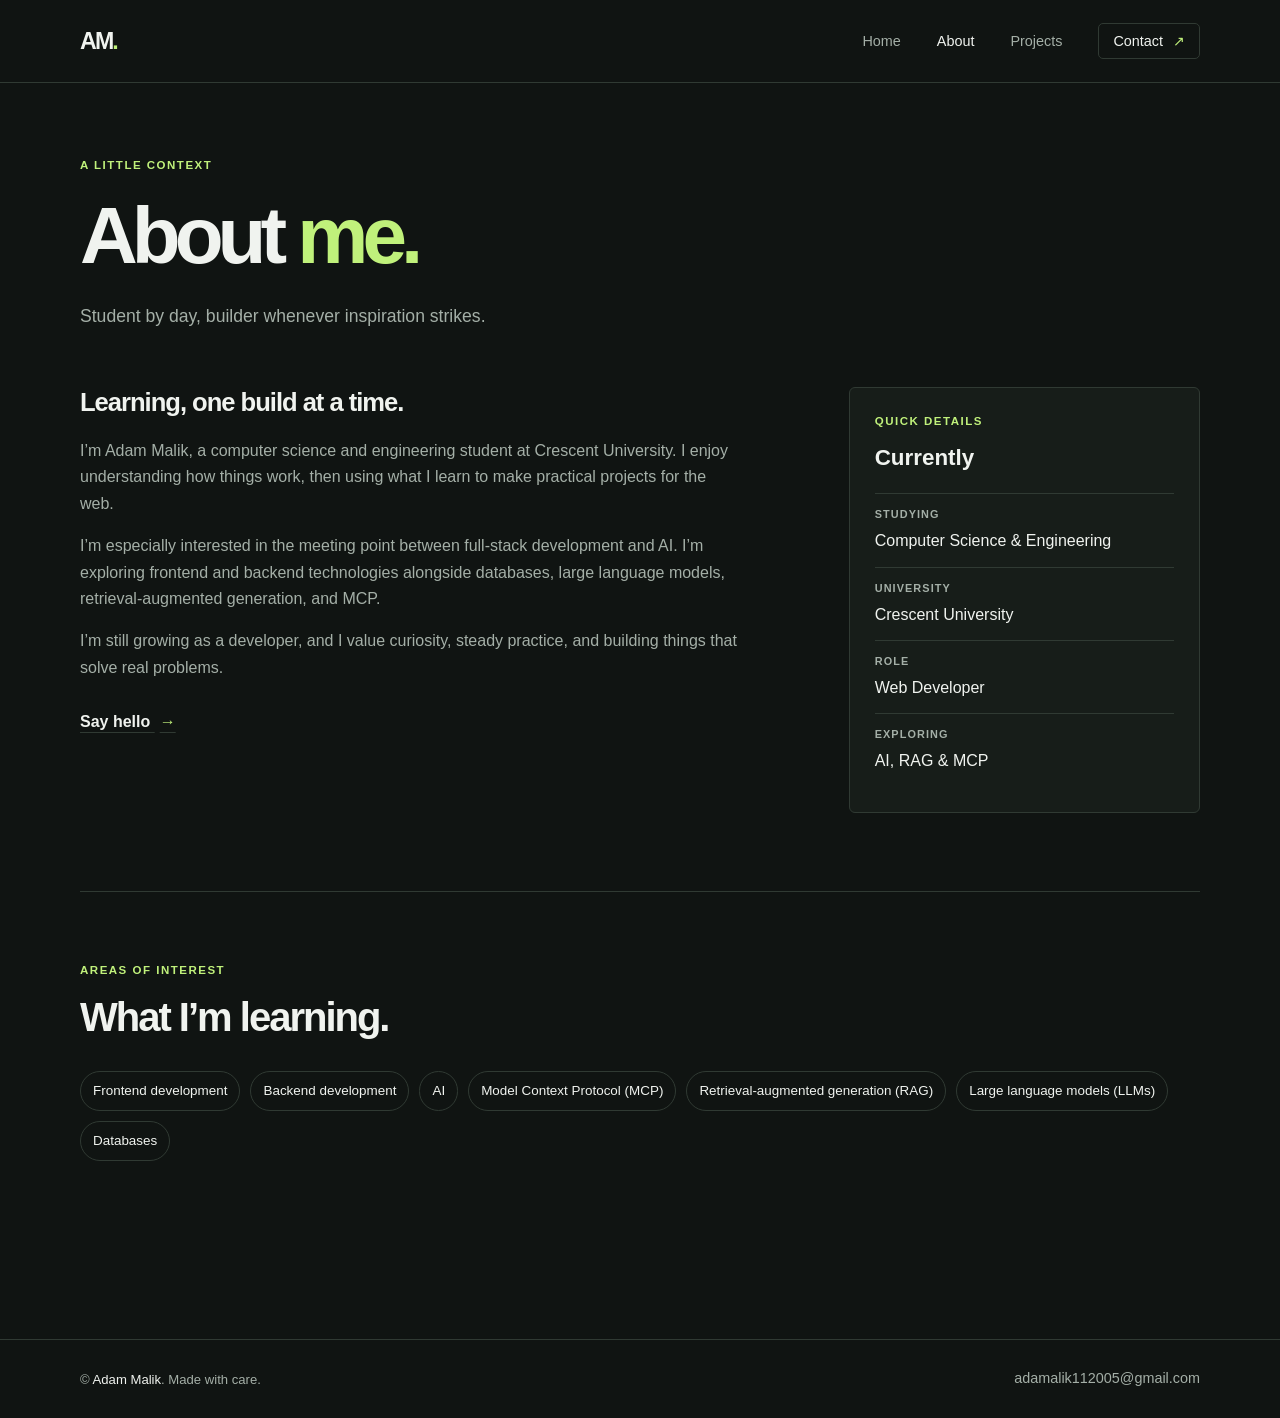
==== about.html @ ce0f50c1 "Build accessible portfolio website Co-authored-by: Copilot <223556219+Copilot@users.noreply.github.c" ====
<!doctype html>
<html lang="en">
  <head>
    <meta charset="utf-8">
    <meta name="viewport" content="width=device-width, initial-scale=1">
    <meta name="description" content="Learn about Adam Malik, a computer science student at Crescent University interested in web development and applied AI.">
    <meta name="theme-color" content="#101412">
    <meta property="og:type" content="website">
    <meta property="og:title" content="About Adam Malik">
    <meta property="og:description" content="A computer science student learning through web development, AI, and building products.">
    <title>About | Adam Malik</title>
    <link rel="stylesheet" href="styles.css">
  </head>
  <body>
    <a class="skip-link" href="#main">Skip to main content</a>
    <header class="site-header">
      <div class="container header-inner">
        <a class="wordmark" href="index.html" aria-label="Adam Malik, home">AM<span aria-hidden="true">.</span></a>
        <nav class="site-nav" aria-label="Main navigation">
          <ul>
            <li><a href="index.html">Home</a></li>
            <li><a href="about.html" aria-current="page">About</a></li>
            <li><a href="projects.html">Projects</a></li>
            <li><a class="nav-contact" href="contact.html">Contact <span aria-hidden="true">↗</span></a></li>
          </ul>
        </nav>
      </div>
    </header>

    <main id="main" class="container page-main">
      <header class="page-intro">
        <p class="eyebrow">A LITTLE CONTEXT</p>
        <h1>About <span class="accent-text">me.</span></h1>
        <p class="page-lead">Student by day, builder whenever inspiration strikes.</p>
      </header>

      <section class="about-layout" aria-labelledby="story-title">
        <div class="about-story">
          <h2 id="story-title">Learning, one build at a time.</h2>
          <p>I’m Adam Malik, a computer science and engineering student at Crescent University. I enjoy understanding how things work, then using what I learn to make practical projects for the web.</p>
          <p>I’m especially interested in the meeting point between full-stack development and AI. I’m exploring frontend and backend technologies alongside databases, large language models, retrieval-augmented generation, and MCP.</p>
          <p>I’m still growing as a developer, and I value curiosity, steady practice, and building things that solve real problems.</p>
          <a class="text-link" href="contact.html">Say hello <span aria-hidden="true">→</span></a>
        </div>
        <aside class="about-panel" aria-labelledby="details-title">
          <p class="eyebrow">QUICK DETAILS</p>
          <h2 id="details-title">Currently</h2>
          <dl class="details-list">
            <div><dt>Studying</dt><dd>Computer Science &amp; Engineering</dd></div>
            <div><dt>University</dt><dd>Crescent University</dd></div>
            <div><dt>Role</dt><dd>Web Developer</dd></div>
            <div><dt>Exploring</dt><dd>AI, RAG &amp; MCP</dd></div>
          </dl>
        </aside>
      </section>

      <section class="section skills-section" aria-labelledby="skills-title">
        <div class="section-heading">
          <div>
            <p class="eyebrow">AREAS OF INTEREST</p>
            <h2 id="skills-title">What I’m learning.</h2>
          </div>
        </div>
        <ul class="tag-list" aria-label="Skills and areas of interest">
          <li>Frontend development</li>
          <li>Backend development</li>
          <li>AI</li>
          <li>Model Context Protocol (MCP)</li>
          <li>Retrieval-augmented generation (RAG)</li>
          <li>Large language models (LLMs)</li>
          <li>Databases</li>
        </ul>
      </section>
    </main>

    <footer class="site-footer">
      <div class="container footer-inner">
        <p>© <span>Adam Malik</span>. Made with care.</p>
        <a href="mailto:adamalik112005@gmail.com">adamalik112005@gmail.com</a>
      </div>
    </footer>
  </body>
</html>
---- styles.css ----
:root {
  color-scheme: dark;
  --background: #101412;
  --surface: #171d19;
  --surface-raised: #1d2520;
  --text: #f0f3ef;
  --muted: #a4afa7;
  --line: #303a33;
  --accent: #c0f17b;
  --accent-dark: #18220e;
  --font-body: "DM Sans", "Segoe UI", sans-serif;
  --font-display: "Manrope", "Segoe UI", sans-serif;
}

* {
  box-sizing: border-box;
}

html {
  scroll-behavior: smooth;
}

body {
  margin: 0;
  background: var(--background);
  color: var(--text);
  font-family: var(--font-body);
  font-size: 1rem;
  line-height: 1.65;
}

a {
  color: inherit;
}

a:focus-visible,
button:focus-visible,
input:focus-visible,
textarea:focus-visible {
  outline: 3px solid var(--accent);
  outline-offset: 4px;
}

.container {
  width: min(1120px, calc(100% - 48px));
  margin-inline: auto;
}

.skip-link {
  position: absolute;
  z-index: 10;
  top: 12px;
  left: 12px;
  padding: 10px 16px;
  transform: translateY(-160%);
  border-radius: 6px;
  background: var(--accent);
  color: var(--accent-dark);
  font-weight: 700;
}

.skip-link:focus {
  transform: translateY(0);
}

.site-header {
  border-bottom: 1px solid var(--line);
}

.header-inner,
.site-nav ul,
.footer-inner {
  display: flex;
  align-items: center;
  justify-content: space-between;
}

.header-inner {
  min-height: 82px;
}

.wordmark {
  font-family: var(--font-display);
  font-size: 1.45rem;
  font-weight: 800;
  letter-spacing: -0.08em;
  text-decoration: none;
}

.wordmark span {
  color: var(--accent);
}

.site-nav ul {
  gap: clamp(18px, 3vw, 36px);
  margin: 0;
  padding: 0;
  list-style: none;
}

.site-nav a,
.footer-inner a {
  color: var(--muted);
  font-size: 0.9rem;
  text-decoration: none;
  transition: color 160ms ease;
}

.site-nav a:hover,
.site-nav a[aria-current="page"],
.footer-inner a:hover {
  color: var(--text);
}

.site-nav .nav-contact {
  padding: 9px 14px;
  border: 1px solid var(--line);
  border-radius: 5px;
  color: var(--text);
}

.nav-contact span {
  margin-left: 6px;
  color: var(--accent);
}

.hero {
  display: grid;
  min-height: 540px;
  grid-template-columns: minmax(0, 1fr) 230px;
  align-items: center;
  gap: 48px;
  padding-block: 72px;
}

.eyebrow {
  margin: 0 0 14px;
  color: var(--accent);
  font-size: 0.72rem;
  font-weight: 700;
  letter-spacing: 0.13em;
  line-height: 1.5;
}

.hero .eyebrow {
  display: flex;
  align-items: center;
  gap: 10px;
  color: var(--muted);
  letter-spacing: 0.06em;
}

.status-dot {
  width: 8px;
  height: 8px;
  border-radius: 50%;
  background: var(--accent);
  box-shadow: 0 0 12px #c0f17b66;
}

h1,
h2,
h3,
p {
  margin-top: 0;
}

h1,
h2,
h3 {
  font-family: var(--font-display);
  line-height: 1.2;
}

.hero h1 {
  max-width: 750px;
  margin-bottom: 22px;
  font-size: clamp(3.2rem, 8vw, 6.4rem);
  font-weight: 600;
  letter-spacing: -0.075em;
}

.accent-text {
  color: var(--accent);
}

.hero-intro,
.page-lead {
  max-width: 610px;
  color: var(--muted);
  font-size: 1.1rem;
}

.hero-actions {
  display: flex;
  align-items: center;
  gap: 28px;
  margin-top: 32px;
}

.button {
  display: inline-flex;
  min-height: 48px;
  align-items: center;
  justify-content: center;
  gap: 18px;
  padding: 11px 18px;
  border: 1px solid transparent;
  border-radius: 5px;
  cursor: pointer;
  font: 600 0.93rem var(--font-body);
  text-decoration: none;
  transition: background-color 160ms ease, transform 160ms ease;
}

.button:hover {
  transform: translateY(-2px);
}

.button-primary {
  background: var(--accent);
  color: var(--accent-dark);
}

.button-primary:hover {
  background: #d3ffa0;
}

.button-light {
  background: var(--text);
  color: var(--background);
}

.text-link {
  color: var(--text);
  font-weight: 600;
  text-decoration-color: var(--line);
  text-underline-offset: 5px;
}

.text-link span {
  margin-left: 5px;
  color: var(--accent);
}

.hero-note {
  display: flex;
  min-height: 235px;
  flex-direction: column;
  justify-content: space-between;
  padding: 24px;
  border: 1px solid var(--line);
  border-radius: 8px;
  background: radial-gradient(ellipse at 100% 0%, #c0f17b12, transparent 56%), var(--surface);
}

.note-mark {
  color: var(--accent);
  font-size: 2rem;
}

.hero-note p {
  margin: 20px 0;
  font-family: var(--font-display);
  font-size: 1.1rem;
  font-weight: 600;
  line-height: 1.45;
}

.note-caption {
  color: var(--muted);
  font-size: 0.65rem;
  letter-spacing: 0.12em;
}

.section {
  padding-block: 70px 82px;
  border-top: 1px solid var(--line);
}

.section-heading {
  display: flex;
  align-items: end;
  justify-content: space-between;
  gap: 24px;
  margin-bottom: 30px;
}

.section-heading h2,
.closing-inner h2 {
  margin-bottom: 0;
  font-size: clamp(1.8rem, 4vw, 2.5rem);
  font-weight: 600;
  letter-spacing: -0.05em;
}

.focus-grid {
  display: grid;
  grid-template-columns: repeat(3, 1fr);
  gap: 16px;
  margin: 0;
  padding: 0;
  list-style: none;
}

.focus-card {
  min-height: 205px;
  padding: 24px;
  border: 1px solid var(--line);
  border-radius: 6px;
  background: var(--surface);
}

.card-index,
.project-number {
  color: var(--accent);
  font-family: var(--font-display);
  font-size: 0.8rem;
  font-weight: 700;
}

.focus-card h3 {
  margin: 26px 0 8px;
  font-size: 1.1rem;
}

.focus-card p,
.project-content > p:not(.eyebrow) {
  margin-bottom: 0;
  color: var(--muted);
  font-size: 0.92rem;
}

.closing-band {
  padding-block: 48px;
  background: var(--accent);
  color: var(--accent-dark);
}

.closing-inner {
  display: flex;
  align-items: center;
  justify-content: space-between;
  gap: 24px;
}

.closing-inner .eyebrow {
  color: #43522f;
}

.site-footer {
  border-top: 1px solid var(--line);
}

.footer-inner {
  min-height: 78px;
  gap: 20px;
}

.footer-inner p {
  margin: 0;
  color: var(--muted);
  font-size: 0.82rem;
}

.footer-inner p span {
  color: var(--text);
}

.page-main {
  min-height: calc(100vh - 161px);
  padding-block: 74px 96px;
}

.page-intro {
  max-width: 760px;
  margin-bottom: 56px;
}

.page-intro h1 {
  margin-bottom: 18px;
  font-size: clamp(2.8rem, 7vw, 5rem);
  font-weight: 600;
  letter-spacing: -0.075em;
}

.page-lead {
  margin-bottom: 0;
}

.about-layout {
  display: grid;
  grid-template-columns: minmax(0, 1.5fr) minmax(260px, 0.8fr);
  gap: clamp(40px, 9vw, 110px);
}

.about-story h2,
.contact-details h2 {
  margin-bottom: 20px;
  font-size: 1.6rem;
  font-weight: 600;
  letter-spacing: -0.04em;
}

.about-story p {
  max-width: 660px;
  color: var(--muted);
}

.about-story .text-link {
  display: inline-block;
  margin-top: 12px;
}

.about-panel {
  align-self: start;
  padding: 25px;
  border: 1px solid var(--line);
  border-radius: 6px;
  background: var(--surface);
}

.about-panel h2 {
  margin-bottom: 22px;
  font-size: 1.4rem;
}

.details-list {
  margin: 0;
}

.details-list div {
  padding-block: 12px;
  border-top: 1px solid var(--line);
}

.details-list dt,
.contact-label {
  margin-bottom: 4px;
  color: var(--muted);
  font-size: 0.68rem;
  font-weight: 700;
  letter-spacing: 0.1em;
  text-transform: uppercase;
}

.details-list dd {
  margin: 0;
}

.skills-section {
  margin-top: 78px;
}

.tag-list,
.project-tags {
  display: flex;
  flex-wrap: wrap;
  gap: 10px;
  margin: 0;
  padding: 0;
  list-style: none;
}

.tag-list li,
.project-tags li {
  padding: 8px 12px;
  border: 1px solid var(--line);
  border-radius: 999px;
  color: var(--text);
  font-size: 0.84rem;
}

.project-list {
  display: grid;
  gap: 14px;
  margin: 0;
  padding: 0;
  list-style: none;
}

.project-card {
  display: grid;
  grid-template-columns: 48px minmax(0, 1fr) 30px;
  gap: 22px;
  padding: 28px;
  border: 1px solid var(--line);
  border-radius: 6px;
  background: var(--surface);
}

.project-content .eyebrow {
  margin-bottom: 8px;
}

.project-content h2 {
  margin-bottom: 8px;
  font-size: 1.5rem;
  font-weight: 600;
  letter-spacing: -0.04em;
}

.project-tags {
  margin-top: 20px;
}

.project-tags li {
  padding: 4px 10px;
  color: var(--muted);
  font-size: 0.75rem;
}

.project-arrow {
  color: var(--accent);
  font-size: 1.2rem;
}

.project-note {
  margin: 22px 0 0;
  color: var(--muted);
  font-size: 0.88rem;
}

.contact-layout {
  display: grid;
  grid-template-columns: minmax(240px, 0.75fr) minmax(0, 1.25fr);
  gap: clamp(40px, 10vw, 130px);
}

.contact-copy {
  color: var(--muted);
}

.contact-details address {
  margin-top: 34px;
  font-style: normal;
}

.contact-details address p {
  display: grid;
  gap: 3px;
  margin-bottom: 20px;
}

.contact-details address a {
  width: fit-content;
  text-underline-offset: 4px;
}

.contact-label {
  display: block;
}

.contact-form {
  display: grid;
  gap: 18px;
}

.form-field {
  display: grid;
  gap: 7px;
}

.form-field label {
  font-size: 0.9rem;
  font-weight: 600;
}

.form-field label span {
  color: var(--accent);
}

.form-field input,
.form-field textarea {
  width: 100%;
  padding: 12px 14px;
  border: 1px solid #48544b;
  border-radius: 5px;
  background: var(--surface);
  color: var(--text);
  font: 1rem var(--font-body);
}

.form-field textarea {
  min-height: 140px;
  resize: vertical;
}

.form-field input:focus,
.form-field textarea:focus {
  border-color: var(--accent);
}

.form-hint,
.form-status {
  margin: -5px 0 0;
  color: var(--muted);
  font-size: 0.83rem;
}

.contact-form .button {
  justify-self: start;
}

.form-status:empty {
  display: none;
}

.form-status {
  color: var(--accent);
}

@media (max-width: 700px) {
  .container {
    width: min(100% - 36px, 540px);
  }

  .header-inner {
    min-height: 72px;
  }

  .site-nav ul {
    gap: 12px;
  }

  .site-nav a {
    font-size: 0.78rem;
  }

  .site-nav .nav-contact {
    padding: 7px 9px;
  }

  .hero {
    min-height: auto;
    grid-template-columns: 1fr;
    gap: 36px;
    padding-block: 76px 62px;
  }

  .hero-note {
    min-height: 160px;
  }

  .focus-grid {
    grid-template-columns: 1fr;
  }

  .focus-card {
    min-height: auto;
  }

  .focus-card h3 {
    margin-top: 18px;
  }

  .section-heading,
  .closing-inner {
    align-items: flex-start;
    flex-direction: column;
  }

  .closing-inner {
    gap: 22px;
  }

  .about-layout,
  .contact-layout {
    grid-template-columns: 1fr;
    gap: 40px;
  }

  .page-main {
    padding-block: 58px 72px;
  }

  .page-intro {
    margin-bottom: 40px;
  }

  .project-card {
    grid-template-columns: 28px minmax(0, 1fr) 20px;
    gap: 14px;
    padding: 20px 16px;
  }
}

@media (max-width: 420px) {
  .container {
    width: calc(100% - 28px);
  }

  .site-nav ul {
    gap: 9px;
  }

  .site-nav a {
    font-size: 0.72rem;
  }

  .site-nav .nav-contact {
    padding: 6px 7px;
  }

  .hero h1 {
    font-size: 3.25rem;
  }

  .hero-actions {
    align-items: flex-start;
    flex-direction: column;
    gap: 18px;
  }

  .footer-inner {
    align-items: flex-start;
    flex-direction: column;
    justify-content: center;
    gap: 6px;
    padding-block: 16px;
  }
}

@media (prefers-reduced-motion: reduce) {
  *,
  *::before,
  *::after {
    scroll-behavior: auto !important;
    transition-duration: 0.01ms !important;
  }
}
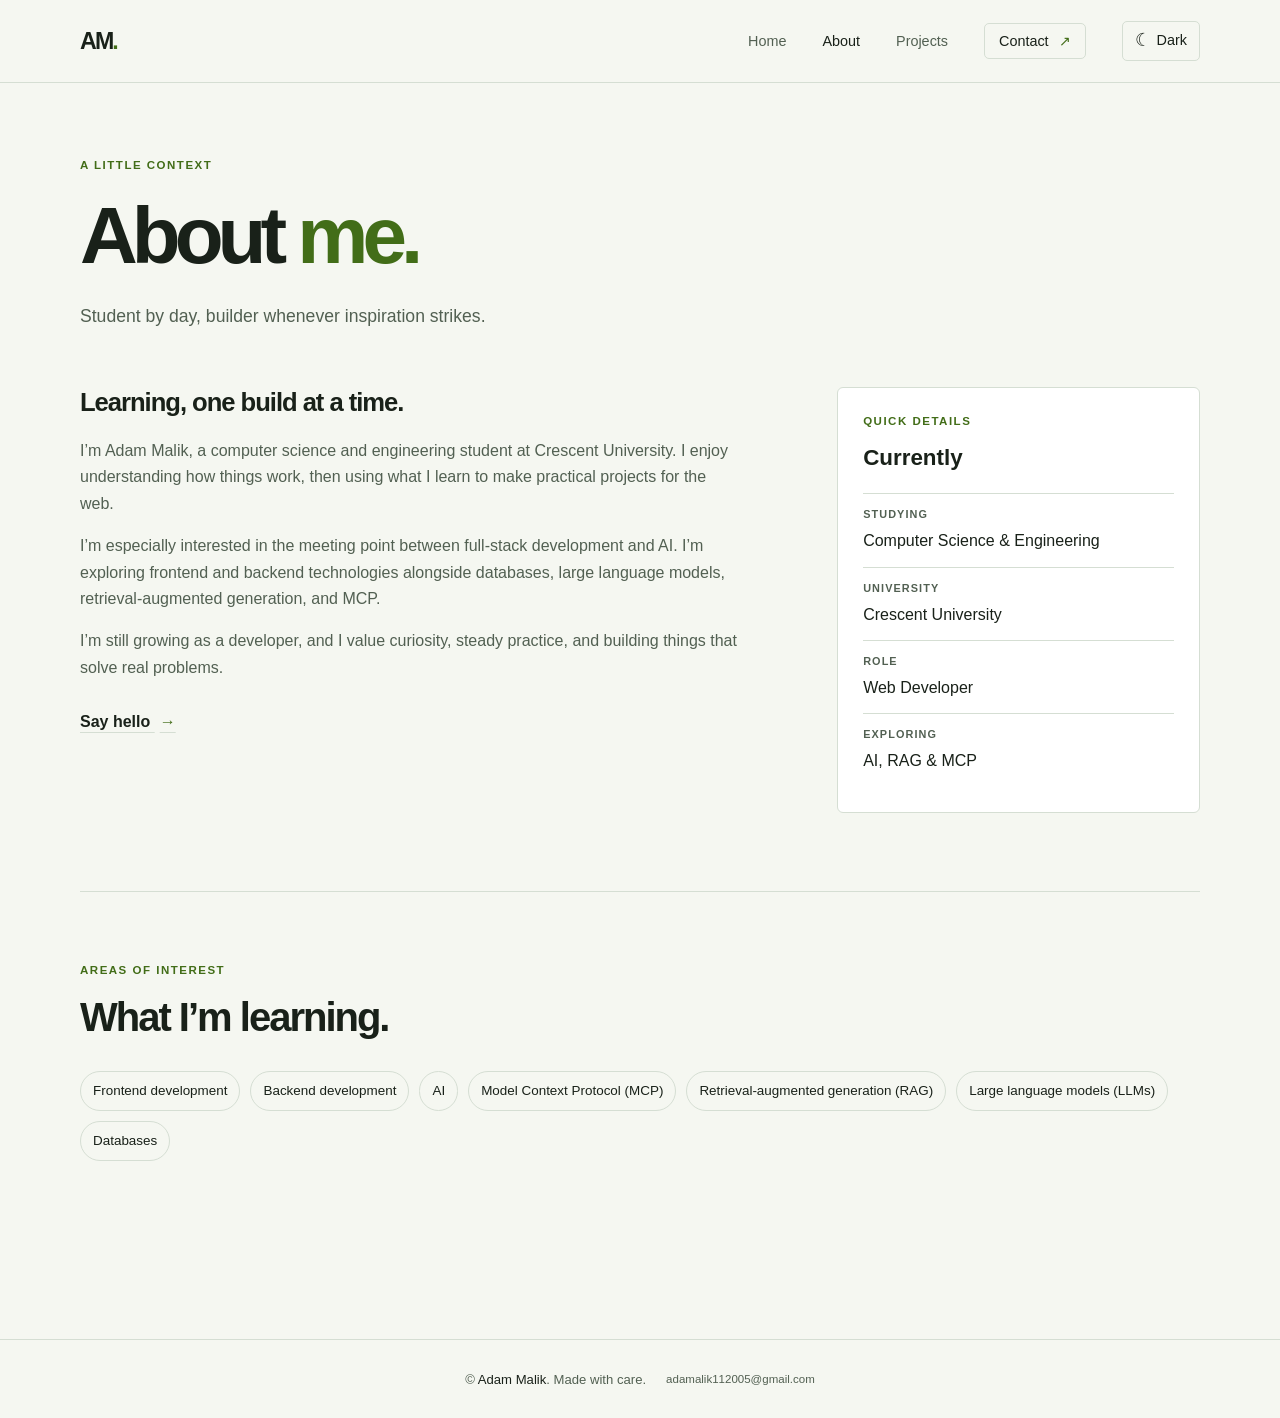
==== commit 66d9f783: "Add responsive light and dark themes Co-authored-by: Copilot <223556219+Copilot@users.noreply.github" ====
--- a/about.html
+++ b/about.html
@@ -10,6 +10,7 @@
     <meta property="og:description" content="A computer science student learning through web development, AI, and building products.">
     <title>About | Adam Malik</title>
     <link rel="stylesheet" href="styles.css">
+    <script src="theme.js" defer></script>
   </head>
   <body>
     <a class="skip-link" href="#main">Skip to main content</a>
@@ -22,6 +23,7 @@
             <li><a href="about.html" aria-current="page">About</a></li>
             <li><a href="projects.html">Projects</a></li>
             <li><a class="nav-contact" href="contact.html">Contact <span aria-hidden="true">↗</span></a></li>
+            <li><button class="theme-toggle" id="theme-toggle" type="button" aria-label="Switch to light theme" title="Switch to light theme"><span class="theme-icon" aria-hidden="true">☼</span><span class="theme-label" aria-hidden="true">Light</span></button></li>
           </ul>
         </nav>
       </div>
--- a/styles.css
+++ b/styles.css
@@ -8,8 +8,46 @@
   --line: #303a33;
   --accent: #c0f17b;
   --accent-dark: #18220e;
+  --accent-hover: #d3ffa0;
+  --accent-glow: #c0f17b66;
+  --field-border: #48544b;
+  --closing-muted: #43522f;
   --font-body: "DM Sans", "Segoe UI", sans-serif;
   --font-display: "Manrope", "Segoe UI", sans-serif;
+}
+
+:root[data-theme="light"] {
+  color-scheme: light;
+  --background: #f5f7f1;
+  --surface: #ffffff;
+  --surface-raised: #edf1e9;
+  --text: #192119;
+  --muted: #526052;
+  --line: #d5ded3;
+  --accent: #426d18;
+  --accent-dark: #ffffff;
+  --accent-hover: #345713;
+  --accent-glow: #426d1840;
+  --field-border: #78877b;
+  --closing-muted: #e4eedb;
+}
+
+@media (prefers-color-scheme: light) {
+  :root:not([data-theme]) {
+    color-scheme: light;
+    --background: #f5f7f1;
+    --surface: #ffffff;
+    --surface-raised: #edf1e9;
+    --text: #192119;
+    --muted: #526052;
+    --line: #d5ded3;
+    --accent: #426d18;
+    --accent-dark: #ffffff;
+    --accent-hover: #345713;
+    --accent-glow: #426d1840;
+    --field-border: #78877b;
+    --closing-muted: #e4eedb;
+  }
 }
 
 * {
@@ -42,7 +80,7 @@
 }
 
 .container {
-  width: min(1120px, calc(100% - 48px));
+  width: min(1120px, calc(100% - 28px));
   margin-inline: auto;
 }
 
@@ -76,7 +114,7 @@
 }
 
 .header-inner {
-  min-height: 82px;
+  min-height: 72px;
 }
 
 .wordmark {
@@ -92,7 +130,7 @@
 }
 
 .site-nav ul {
-  gap: clamp(18px, 3vw, 36px);
+  gap: clamp(4px, 2vw, 9px);
   margin: 0;
   padding: 0;
   list-style: none;
@@ -101,7 +139,7 @@
 .site-nav a,
 .footer-inner a {
   color: var(--muted);
-  font-size: 0.9rem;
+  font-size: 0.72rem;
   text-decoration: none;
   transition: color 160ms ease;
 }
@@ -113,12 +151,41 @@
 }
 
 .site-nav .nav-contact {
-  padding: 9px 14px;
+  padding: 6px 7px;
   border: 1px solid var(--line);
   border-radius: 5px;
   color: var(--text);
 }
 
+.theme-toggle {
+  display: inline-flex;
+  width: 40px;
+  height: 40px;
+  align-items: center;
+  justify-content: center;
+  padding: 0;
+  border: 1px solid var(--line);
+  border-radius: 50%;
+  background: transparent;
+  color: var(--text);
+  cursor: pointer;
+  font: inherit;
+}
+
+.theme-toggle:hover {
+  border-color: var(--accent);
+  color: var(--accent);
+}
+
+.theme-icon {
+  font-size: 1.1rem;
+  line-height: 1;
+}
+
+.theme-label {
+  display: none;
+}
+
 .nav-contact span {
   margin-left: 6px;
   color: var(--accent);
@@ -126,11 +193,11 @@
 
 .hero {
   display: grid;
-  min-height: 540px;
-  grid-template-columns: minmax(0, 1fr) 230px;
+  min-height: auto;
+  grid-template-columns: minmax(0, 1fr);
   align-items: center;
-  gap: 48px;
-  padding-block: 72px;
+  gap: 36px;
+  padding-block: 76px 62px;
 }
 
 .eyebrow {
@@ -155,7 +222,7 @@
   height: 8px;
   border-radius: 50%;
   background: var(--accent);
-  box-shadow: 0 0 12px #c0f17b66;
+  box-shadow: 0 0 12px var(--accent-glow);
 }
 
 h1,
@@ -175,7 +242,7 @@
 .hero h1 {
   max-width: 750px;
   margin-bottom: 22px;
-  font-size: clamp(3.2rem, 8vw, 6.4rem);
+  font-size: clamp(2.75rem, 12vw, 4.5rem);
   font-weight: 600;
   letter-spacing: -0.075em;
 }
@@ -193,8 +260,9 @@
 
 .hero-actions {
   display: flex;
-  align-items: center;
-  gap: 28px;
+  align-items: flex-start;
+  flex-direction: column;
+  gap: 18px;
   margin-top: 32px;
 }
 
@@ -223,7 +291,7 @@
 }
 
 .button-primary:hover {
-  background: #d3ffa0;
+  background: var(--accent-hover);
 }
 
 .button-light {
@@ -245,7 +313,7 @@
 
 .hero-note {
   display: flex;
-  min-height: 235px;
+  min-height: 160px;
   flex-direction: column;
   justify-content: space-between;
   padding: 24px;
@@ -280,8 +348,8 @@
 
 .section-heading {
   display: flex;
-  align-items: end;
-  justify-content: space-between;
+  align-items: flex-start;
+  flex-direction: column;
   gap: 24px;
   margin-bottom: 30px;
 }
@@ -296,7 +364,7 @@
 
 .focus-grid {
   display: grid;
-  grid-template-columns: repeat(3, 1fr);
+  grid-template-columns: minmax(0, 1fr);
   gap: 16px;
   margin: 0;
   padding: 0;
@@ -304,7 +372,7 @@
 }
 
 .focus-card {
-  min-height: 205px;
+  min-height: auto;
   padding: 24px;
   border: 1px solid var(--line);
   border-radius: 6px;
@@ -320,7 +388,7 @@
 }
 
 .focus-card h3 {
-  margin: 26px 0 8px;
+  margin: 18px 0 8px;
   font-size: 1.1rem;
 }
 
@@ -339,13 +407,13 @@
 
 .closing-inner {
   display: flex;
-  align-items: center;
-  justify-content: space-between;
+  align-items: flex-start;
+  flex-direction: column;
   gap: 24px;
 }
 
 .closing-inner .eyebrow {
-  color: #43522f;
+  color: var(--closing-muted);
 }
 
 .site-footer {
@@ -353,8 +421,12 @@
 }
 
 .footer-inner {
-  min-height: 78px;
-  gap: 20px;
+  min-height: auto;
+  flex-direction: column;
+  align-items: flex-start;
+  justify-content: center;
+  gap: 6px;
+  padding-block: 16px;
 }
 
 .footer-inner p {
@@ -369,12 +441,12 @@
 
 .page-main {
   min-height: calc(100vh - 161px);
-  padding-block: 74px 96px;
+  padding-block: 58px 72px;
 }
 
 .page-intro {
   max-width: 760px;
-  margin-bottom: 56px;
+  margin-bottom: 40px;
 }
 
 .page-intro h1 {
@@ -390,8 +462,8 @@
 
 .about-layout {
   display: grid;
-  grid-template-columns: minmax(0, 1.5fr) minmax(260px, 0.8fr);
-  gap: clamp(40px, 9vw, 110px);
+  grid-template-columns: minmax(0, 1fr);
+  gap: 40px;
 }
 
 .about-story h2,
@@ -481,9 +553,9 @@
 
 .project-card {
   display: grid;
-  grid-template-columns: 48px minmax(0, 1fr) 30px;
-  gap: 22px;
-  padding: 28px;
+  grid-template-columns: 28px minmax(0, 1fr) 20px;
+  gap: 14px;
+  padding: 20px 16px;
   border: 1px solid var(--line);
   border-radius: 6px;
   background: var(--surface);
@@ -523,8 +595,8 @@
 
 .contact-layout {
   display: grid;
-  grid-template-columns: minmax(240px, 0.75fr) minmax(0, 1.25fr);
-  gap: clamp(40px, 10vw, 130px);
+  grid-template-columns: minmax(0, 1fr);
+  gap: 40px;
 }
 
 .contact-copy {
@@ -574,7 +646,7 @@
 .form-field textarea {
   width: 100%;
   padding: 12px 14px;
-  border: 1px solid #48544b;
+  border: 1px solid var(--field-border);
   border-radius: 5px;
   background: var(--surface);
   color: var(--text);
@@ -610,13 +682,9 @@
   color: var(--accent);
 }
 
-@media (max-width: 700px) {
+@media (min-width: 421px) {
   .container {
-    width: min(100% - 36px, 540px);
-  }
-
-  .header-inner {
-    min-height: 72px;
+    width: min(1120px, calc(100% - 36px));
   }
 
   .site-nav ul {
@@ -631,93 +699,125 @@
     padding: 7px 9px;
   }
 
+  .theme-toggle {
+    width: auto;
+    gap: 6px;
+    padding-inline: 10px;
+    border-radius: 5px;
+  }
+
+  .theme-label {
+    display: inline;
+    font-size: 0.78rem;
+  }
+
+  .hero h1 {
+    font-size: clamp(3rem, 10vw, 4.5rem);
+  }
+}
+
+@media (min-width: 701px) {
+  .container {
+    width: min(1120px, calc(100% - 48px));
+  }
+
+  .header-inner {
+    min-height: 82px;
+  }
+
+  .site-nav ul {
+    gap: clamp(18px, 3vw, 36px);
+  }
+
+  .site-nav a {
+    font-size: 0.9rem;
+  }
+
+  .site-nav .nav-contact {
+    padding: 9px 14px;
+  }
+
+  .theme-toggle {
+    padding-inline: 12px;
+  }
+
+  .theme-label {
+    font-size: 0.9rem;
+  }
+
   .hero {
-    min-height: auto;
-    grid-template-columns: 1fr;
-    gap: 36px;
-    padding-block: 76px 62px;
+    min-height: 540px;
+    grid-template-columns: minmax(0, 1fr) 230px;
+    gap: 48px;
+    padding-block: 72px;
+  }
+
+  .hero h1 {
+    font-size: clamp(3.2rem, 8vw, 6.4rem);
+  }
+
+  .hero-actions {
+    align-items: center;
+    flex-direction: row;
+    gap: 28px;
   }
 
   .hero-note {
-    min-height: 160px;
+    min-height: 235px;
+  }
+
+  .section-heading {
+    align-items: flex-end;
+    flex-direction: row;
   }
 
   .focus-grid {
-    grid-template-columns: 1fr;
+    grid-template-columns: repeat(3, minmax(0, 1fr));
   }
 
   .focus-card {
-    min-height: auto;
+    min-height: 205px;
   }
 
   .focus-card h3 {
-    margin-top: 18px;
-  }
-
-  .section-heading,
+    margin-top: 26px;
+  }
+
   .closing-inner {
-    align-items: flex-start;
-    flex-direction: column;
-  }
-
-  .closing-inner {
+    align-items: center;
+    flex-direction: row;
+  }
+
+  .footer-inner {
+    min-height: 78px;
+    flex-direction: row;
+    align-items: center;
+    gap: 20px;
+    padding-block: 0;
+  }
+
+  .page-main {
+    padding-block: 74px 96px;
+  }
+
+  .page-intro {
+    margin-bottom: 56px;
+  }
+
+  .about-layout {
+    grid-template-columns: minmax(0, 1.5fr) minmax(240px, 0.8fr);
+    gap: clamp(24px, 6vw, 90px);
+  }
+
+  .project-card {
+    grid-template-columns: 48px minmax(0, 1fr) 30px;
     gap: 22px;
-  }
-
-  .about-layout,
+    padding: 28px;
+  }
+
   .contact-layout {
-    grid-template-columns: 1fr;
-    gap: 40px;
-  }
-
-  .page-main {
-    padding-block: 58px 72px;
-  }
-
-  .page-intro {
-    margin-bottom: 40px;
-  }
-
-  .project-card {
-    grid-template-columns: 28px minmax(0, 1fr) 20px;
-    gap: 14px;
-    padding: 20px 16px;
-  }
-}
-
-@media (max-width: 420px) {
-  .container {
-    width: calc(100% - 28px);
-  }
-
-  .site-nav ul {
-    gap: 9px;
-  }
-
-  .site-nav a {
-    font-size: 0.72rem;
-  }
-
-  .site-nav .nav-contact {
-    padding: 6px 7px;
-  }
-
-  .hero h1 {
-    font-size: 3.25rem;
-  }
-
-  .hero-actions {
-    align-items: flex-start;
-    flex-direction: column;
-    gap: 18px;
-  }
-
-  .footer-inner {
-    align-items: flex-start;
-    flex-direction: column;
-    justify-content: center;
-    gap: 6px;
-    padding-block: 16px;
+    grid-template-columns: minmax(240px, 0.75fr) minmax(0, 1.25fr);
+    gap: clamp(40px, 8vw, 110px);
   }
 }
 
